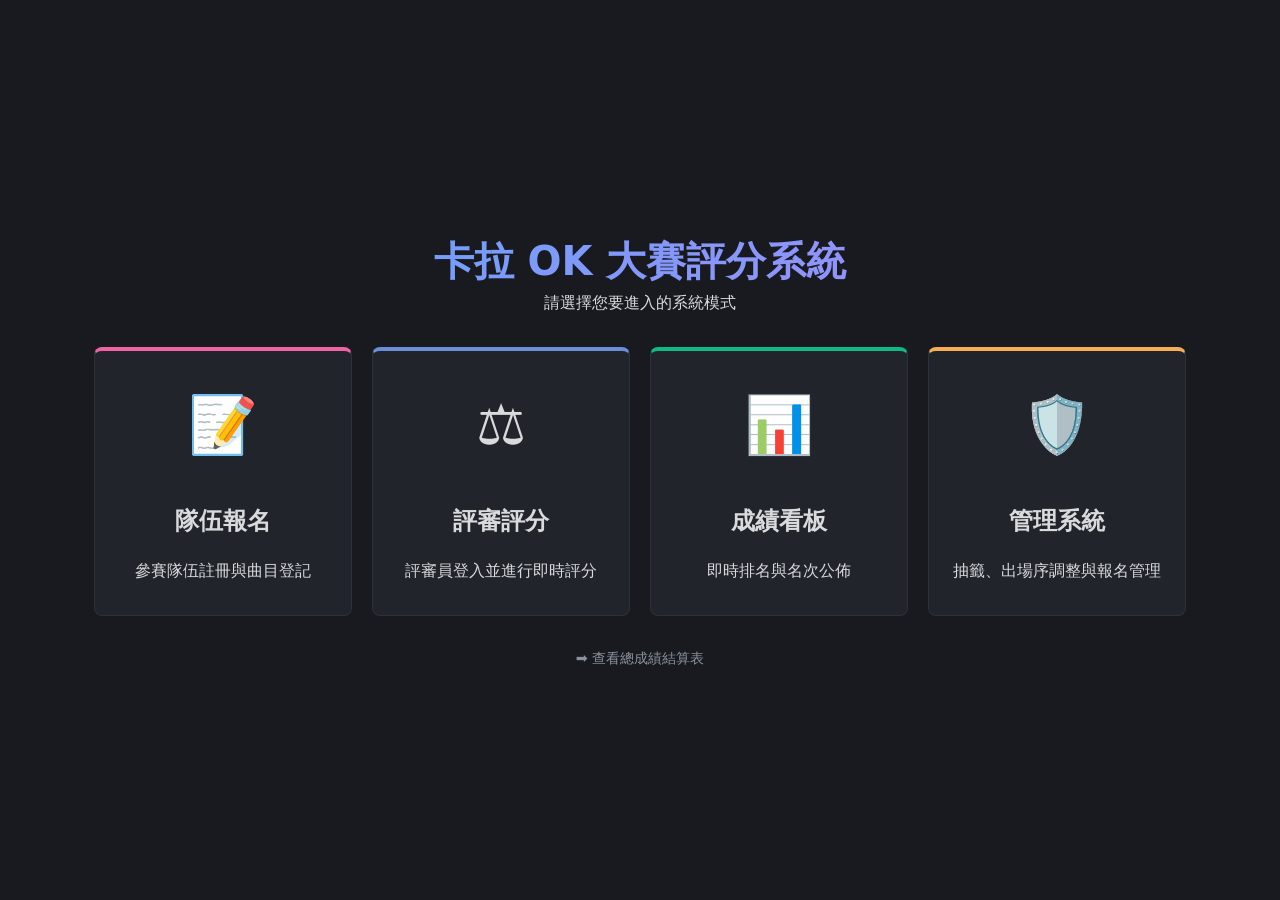
==== index.html @ e6081094 "Add files via upload" ====
<!DOCTYPE html>
<html lang="zh-TW">
<head>
    <meta charset="UTF-8">
    <meta name="viewport" content="width=device-width, initial-scale=1.0">
    <title>卡拉OK大賽評分系統</title>
    <link rel="stylesheet" href="style.css">
</head>
<body>
    <div class="container">
        <header>
            <h1>卡拉 OK 大賽評分系統</h1>
            <p>請選擇您要進入的系統模式</p>
        </header>
        
        <div class="menu-grid" style="grid-template-columns: repeat(4, 1fr); max-width: 1200px; margin: 0 auto; gap: 20px;">
            <a href="register.html" class="menu-card register-card" style="border-top: 4px solid #ed64a6;">
                <div class="icon">📝</div>
                <h2>隊伍報名</h2>
                <p>參賽隊伍註冊與曲目登記</p>
            </a>
            <a href="judge.html" class="menu-card judge-card">
                <div class="icon">⚖️</div>
                <h2>評審評分</h2>
                <p>評審員登入並進行即時評分</p>
            </a>
            <a href="dashboard.html" class="menu-card dashboard-card">
                <div class="icon">📊</div>
                <h2>成績看板</h2>
                <p>即時排名與名次公佈</p>
            </a>
            <a href="admin.html" class="menu-card admin-card" style="border-top: 4px solid #f6ad55;">
                <div class="icon">🛡️</div>
                <h2>管理系統</h2>
                <p>抽籤、出場序調整與報名管理</p>
            </a>
        </div>
        <div style="margin-top: 30px;">
            <a href="report.html" style="color: var(--text-muted); text-decoration: none; font-size: 0.9rem;">➡️ 查看總成績結算表</a>
        </div>
    </div>
</body>
</html>
---- style.css ----
:root {
    --bg-color: #181A1F;
    --surface-color: #21242B;
    --primary-color: #6C8ED9;
    --primary-hover: #5a7bc2;
    --success-color: #10b981;
    --warning-color: #E5C07B;
    --danger-color: #ef4444;
    --text-main: #D8DADC;
    --text-muted: #8B929E;
    --border-color: #2C313A;
    --radius: 8px;
    --secondary-color: #8B929E;
    --shadow: none;
}

.hidden { display: none !important; }

* {
    box-sizing: border-box;
    margin: 0;
    padding: 0;
}

body {
    font-family: 'Microsoft JhengHei', '微軟正黑體', 'Inter', system-ui, -apple-system, sans-serif;
    -webkit-font-smoothing: antialiased;
    -moz-osx-font-smoothing: grayscale;
    background-color: var(--bg-color);
    color: var(--text-main);
    line-height: 1.5;
    height: 100dvh;
    overflow: hidden;
    display: flex;
    flex-direction: column;
}

/* 首頁入口樣式 */
.container {
    max-width: 1200px; /* 增加寬度以容納三欄 */
    margin: 0 auto;
    padding: 20px;
    text-align: center;
    flex: 1;
    display: flex;
    flex-direction: column;
    justify-content: center;
}

.container header {
    margin-bottom: 32px;
}

.container h1 {
    font-size: 2.5rem;
    font-weight: 800;
    background: linear-gradient(135deg, #60a5fa, #a78bfa);
    -webkit-background-clip: text;
    -webkit-text-fill-color: transparent;
}

.menu-grid {
    display: grid;
    grid-template-columns: repeat(3, 1fr); /* 強制三欄並列 */
    justify-content: center;
    gap: 24px;
    width: 100%;
}

.menu-card {
    background: var(--surface-color);
    padding: 40px 20px;
    border-radius: var(--radius);
    text-decoration: none;
    color: inherit;
    display: flex;
    flex-direction: column;
    align-items: center;
    text-align: center;
    gap: 20px;
    transition: all 0.3s cubic-bezier(0.4, 0, 0.2, 1);
    border: 1px solid var(--border-color);
}

@media (max-width: 640px) {
    .container h1 { font-size: 1.8rem; }
    .menu-grid { grid-template-columns: 1fr; }
    .menu-card { padding: 24px 16px; }
}

.menu-card {
    background: var(--surface-color);
    border: 1px solid var(--border-color);
    border-radius: var(--radius);
    padding: 32px 24px;
    text-decoration: none;
    color: var(--text-main);
    transition: transform 0.2s, box-shadow 0.2s;
    display: flex;
    flex-direction: column;
    align-items: center;
}

.menu-card:hover {
    transform: translateY(-8px);
    box-shadow: 0 15px 35px rgba(0, 0, 0, 0.4);
}

.judge-card:hover { border-color: var(--primary-color); }
.dashboard-card:hover { border-color: #fbbf24; }
.report-card:hover { border-color: #a78bfa; }

.judge-card { border-top: 4px solid #6c8ed9; }
.dashboard-card { border-top: 4px solid #10b981; }
.report-card { border-top: 4px solid #a78bfa; }

.menu-card .icon {
    font-size: 3.5rem;
    margin-bottom: 16px;
}

@media (max-width: 900px) {
    .menu-grid { grid-template-columns: 1fr; }
    .container { max-width: 500px; }
}

/* 登入介面 */
.login-box {
    background: var(--surface-color);
    padding: 32px;
    border-radius: var(--radius);
    box-shadow: var(--shadow);
    width: 100%;
    max-width: 400px;
    margin: auto;
}

.login-box h2 {
    margin-bottom: 24px;
    text-align: center;
}

/* 導覽列 */
.nav-bar {
    display: flex;
    gap: 8px;
    margin-bottom: 16px;
    flex-shrink: 0;
}

.nav-btn {
    flex: 1;
    padding: 10px;
    border: 1px solid var(--border-color);
    background: var(--surface-color);
    color: var(--text-main);
    border-radius: 8px;
    cursor: pointer;
    font-size: 0.9rem;
    transition: all 0.2s;
}

.nav-btn.active {
    background: var(--primary-color);
    border-color: var(--primary-color);
}

/* 隊伍清單卡片 */
.team-list {
    display: grid;
    grid-template-columns: repeat(auto-fill, minmax(300px, 1fr));
    gap: 12px;
    overflow-y: auto;
    padding-bottom: 20px;
}

.team-card {
    background: var(--surface-color);
    padding: 16px;
    border-radius: var(--radius);
    border: 1px solid var(--border-color);
    cursor: pointer;
    transition: transform 0.2s;
    display: flex;
    justify-content: space-between;
    align-items: center;
}

.team-card:hover {
    transform: scale(1.02);
    border-color: var(--primary-color);
}

.team-card .info h3 { margin-bottom: 4px; color: var(--primary-color); }
.team-card .info p { font-size: 0.9rem; color: var(--text-muted); }
.team-card .status-badge {
    padding: 4px 8px;
    border-radius: 4px;
    font-size: 0.8rem;
    background: rgba(148, 163, 184, 0.1);
}
.team-card.scored .status-badge {
    background: rgba(16, 185, 129, 0.2);
    color: var(--success-color);
}

/* 響應式表格調整 */
.compact-cell {
    font-size: 0.85rem;
    color: var(--text-muted);
    display: block;
}

@media (max-width: 768px) {
    .scores-table-container table {
        min-width: 800px;
    }
}

/* 評審介面主容器 */
.judge-container {
    width: 100%;
    max-width: 100%; /* 取消寬度限制，改為全螢幕 */
    margin: 0;
    height: 100dvh;
    display: flex;
    flex-direction: column;
    padding: 6px; /* 縮小邊距 */
    box-sizing: border-box;
    overflow: hidden;
}

#teamListView, #scoringView {
    flex: 1;
    display: flex;
    flex-direction: column;
    min-height: 0;
    gap: 12px;
}

/* 個人評分表容器 */
.scores-table-container {
    flex: 1;
    overflow-y: auto; /* 開啟垂直捲動 */
    overflow-x: auto; /* 開啟水平捲動 (手機端) */
    min-height: 0; 
    background: var(--surface-color);
    border-radius: var(--radius);
    border: 1px solid var(--border-color);
}

table {
    width: 100%;
    border-collapse: collapse;
    min-width: 600px;
}

th, td {
    padding: 18px 20px;
    text-align: left;
    border-bottom: 1px solid var(--border-color);
    font-size: 1.1rem;
    font-family: 'Microsoft JhengHei', '微軟正黑體', sans-serif;
}

th { 
    background: rgba(30, 41, 59, 0.5); 
    color: var(--text-muted); 
    font-weight: 700; 
    text-transform: uppercase;
    font-size: 0.9rem;
    letter-spacing: 1px;
}
tr:hover { background: rgba(99, 102, 241, 0.05); }

tr.scored-row {
    background: rgba(16, 185, 129, 0.05);
}

.edit-link {
    color: var(--primary-color);
    text-decoration: underline;
    cursor: pointer;
}

/* 評分畫面返回按鈕 */
.back-btn {
    background: none;
    border: none;
    color: var(--text-muted);
    cursor: pointer;
    font-size: 1.1rem;
    padding: 4px 8px;
}

.back-btn:hover { color: var(--text-main); }

.judge-header {
    display: flex;
    justify-content: space-between;
    align-items: center;
    margin-bottom: 8px;
    padding-bottom: 4px;
    border-bottom: 1px solid var(--border-color);
    flex-shrink: 0;
}

.judge-header h2 {
    font-size: 1.5rem;
    font-weight: 500;
}

.score-form {
    flex: 1;
    display: flex;
    flex-direction: column;
    min-height: 0;
    gap: 10px;
}

input[type="text"], input[type="password"], select, input[type="number"] {
    width: 100%;
    padding: 12px;
    border-radius: 8px;
    border: 1px solid var(--border-color);
    background: var(--bg-color);
    color: var(--text-main);
    font-size: 1rem;
}

input:focus, select:focus {
    outline: none;
    border-color: var(--primary-color);
    box-shadow: 0 0 0 2px rgba(59, 130, 246, 0.2);
}

.form-group {
    margin-bottom: 8px;
    flex-shrink: 0;
}

.form-group label {
    display: block;
    margin-bottom: 4px;
    font-weight: 600;
    color: var(--text-muted);
}

.criteria-grid {
    display: grid;
    grid-template-columns: repeat(auto-fit, minmax(280px, 1fr));
    gap: 12px;
    overflow-y: hidden; /* 強制不顯示捲軸 */
    flex: 1;
    padding: 2px;
    min-height: 0;
}

/* 依照項目數量動態調整的配置 */
.criteria-grid.grid-2x1, .criteria-grid.grid-2x2 {
    grid-template-columns: repeat(2, 1fr);
}
.criteria-grid.grid-3x1, .criteria-grid.grid-3x2 {
    grid-template-columns: repeat(3, 1fr);
}

@media (max-width: 640px) {
    .judge-header { flex-direction: column; align-items: flex-start; gap: 8px; margin-bottom: 8px; }
    .header-controls { width: 100%; font-size: 0.9rem; }
    .criteria-grid { grid-template-columns: 1fr !important; gap: 8px; overflow-y: auto; }
    .judge-container { padding: 8px; }
}

/* 自定義捲軸 */
.criteria-grid::-webkit-scrollbar, 
.ranking-list::-webkit-scrollbar, 
.scores-table-container::-webkit-scrollbar {
    width: 12px;
}

.criteria-grid::-webkit-scrollbar-track,
.ranking-list::-webkit-scrollbar-track,
.scores-table-container::-webkit-scrollbar-track {
    background: rgba(0,0,0,0.2);
}

.criteria-grid::-webkit-scrollbar-thumb, 
.ranking-list::-webkit-scrollbar-thumb, 
.scores-table-container::-webkit-scrollbar-thumb {
    background: #475569;
    border-radius: 10px;
    border: 3px solid transparent;
    background-clip: content-box;
}

.criteria-grid::-webkit-scrollbar-thumb:hover, 
.ranking-list::-webkit-scrollbar-thumb:hover, 
.scores-table-container::-webkit-scrollbar-thumb:hover {
    background: var(--primary-color);
    background-clip: content-box;
}

.criteria-card {
    background: var(--surface-color);
    padding: 10px 14px;
    border-radius: var(--radius);
    border: 1px solid var(--border-color);
    transition: none;
    display: flex;
    flex-direction: column;
    justify-content: space-between;
    box-shadow: none;
}

.criteria-card h4 {
    margin-bottom: 4px;
    display: flex;
    justify-content: space-between;
    align-items: center;
    font-size: 1.125rem;
    color: var(--text-main);
}

.weight-badge {
    background: transparent;
    color: var(--text-muted);
    padding: 0;
    border-radius: 0;
    font-size: 0.875rem;
}

/* 觸控滑桿樣式 */
input[type="range"] {
    -webkit-appearance: none;
    width: 100%;
    height: 6px;
    background: #3B4048;
    border-radius: 4px;
    outline: none;
    margin: 10px 0;
}

input[type="range"]::-webkit-slider-thumb {
    -webkit-appearance: none;
    appearance: none;
    width: 48px;
    height: 48px;
    border-radius: 50%;
    background-color: #FACC15; /* 亮黃色底 */
    background-image: url("data:image/svg+xml,%3Csvg xmlns='http://www.w3.org/2000/svg' viewBox='0 0 24 24' fill='black'%3E%3Cpath d='M12 3v10.55c-.59-.34-1.27-.55-2-.55-2.21 0-4 1.79-4 4s1.79 4 4 4 4-1.79 4-4V7h4V3h-6z'/%3E%3C/svg%3E");
    background-repeat: no-repeat;
    background-position: center;
    background-size: 28px;
    cursor: pointer;
    box-shadow: 0 4px 10px rgba(0,0,0,0.5);
    border: 10px solid transparent;
    background-clip: content-box;
    margin-top: -21px; /* (48/2) - (6/2) = 21 */
}

/* Firefox 支持 */
input[type="range"]::-moz-range-thumb {
    width: 48px;
    height: 48px;
    border-radius: 50%;
    background-color: #FACC15;
    background-image: url("data:image/svg+xml,%3Csvg xmlns='http://www.w3.org/2000/svg' viewBox='0 0 24 24' fill='black'%3E%3Cpath d='M12 3v10.55c-.59-.34-1.27-.55-2-.55-2.21 0-4 1.79-4 4s1.79 4 4 4 4-1.79 4-4V7h4V3h-6z'/%3E%3C/svg%3E");
    background-repeat: no-repeat;
    background-position: center;
    background-size: 28px;
    cursor: pointer;
    border: 10px solid transparent;
    background-clip: content-box;
    box-shadow: 0 4px 10px rgba(0,0,0,0.5);
}

input[type="range"]::-moz-range-progress {
    background-color: #6C8ED9;
    height: 6px;
    border-radius: 4px;
}

input[type="range"]::-moz-range-track {
    background-color: #3B4048;
    height: 6px;
    border-radius: 4px;
}

.score-display {
    text-align: right;
    font-size: 1.75rem;
    font-weight: 700;
    color: var(--primary-color);
    margin-top: -4px;
}

.score-display span {
    color: var(--text-muted);
    font-size: 0.875rem;
    font-weight: normal;
}

.scoring-footer {
    gap: 8px;
    padding-top: 8px;
    border-top: 1px solid var(--border-color);
    background: var(--bg-color);
    flex-shrink: 0;
}
.total-preview {
    display: flex;
    justify-content: space-between;
    align-items: center;
    padding: 8px 16px;
    background: rgba(16, 185, 129, 0.05);
    border-radius: 8px;
    color: var(--success-color);
    border: 1px solid rgba(16, 185, 129, 0.2);
}

.total-preview h3 {
    margin: 0;
    font-size: 1.1rem;
    font-weight: 700;
    color: var(--text-muted);
}

#previewTotal {
    font-size: 2rem;
    font-weight: 900;
    color: var(--warning-color);
    text-shadow: none;
}

.submit-btn {
    width: 100%;
    padding: 12px;
    border: none;
    border-radius: var(--radius);
    background: #6C8ED9;
    color: #181A1F;
    font-size: 1rem;
    font-weight: 800;
    cursor: pointer;
    transition: none;
    flex-shrink: 0;
    box-shadow: none;
    letter-spacing: 0;
}

.submit-btn:hover {
    background: var(--primary-hover);
}

.submit-btn:active {
    transform: translateY(1px);
}

.submit-btn:disabled {
    background: var(--border-color);
    cursor: not-allowed;
    box-shadow: none;
}
.dashboard-container {
    max-width: 100%;
    margin: 0 auto;
    padding: 20px;
    height: 100%;
    display: flex;
    flex-direction: column;
}

.dashboard-header {
    display: flex;
    justify-content: space-between;
    align-items: center;
    margin-bottom: 10px;
    flex-shrink: 0;
}

.refresh-btn {
    padding: 10px 24px;
    background: linear-gradient(135deg, #6366f1 0%, #4f46e5 100%); /* 使用藍紫色漸層以區分功能 */
    color: white;
    border: none;
    border-radius: 8px;
    font-weight: 800;
    cursor: pointer;
    box-shadow: 0 4px 15px rgba(99, 102, 241, 0.3);
    transition: all 0.3s;
}

.refresh-btn:hover {
    transform: translateY(-2px);
    box-shadow: 0 6px 20px rgba(99, 102, 241, 0.4);
}

.refresh-btn:active {
    transform: translateY(0);
}

.ranking-board {
    background: var(--surface-color);
    border-radius: var(--radius);
    overflow: hidden;
    border: 1px solid var(--border-color);
    flex: 1;
    display: flex;
    flex-direction: column;
}

.ranking-header, .ranking-item {
    display: grid;
    grid-template-columns: 80px 1fr 120px;
    padding: 12px 24px;
    align-items: center;
}

@media (max-width: 480px) {
    .ranking-header, .ranking-item {
        grid-template-columns: 50px 1fr 80px;
        padding: 12px 12px;
        font-size: 0.9rem;
    }
    .ranking-item .rank { font-size: 1.1rem; }
    .ranking-item .team { font-size: 1rem; }
    .ranking-item .score { font-size: 1.1rem; }
}

.ranking-list {
    overflow-y: auto;
    flex: 1;
    list-style: none;
}

.ranking-header {
    background: rgba(0,0,0,0.2);
    font-weight: 600;
    color: var(--text-muted);
    border-bottom: 1px solid var(--border-color);
}

.ranking-item {
    border-bottom: 1px solid var(--border-color);
    transition: background 0.2s;
}

.ranking-item:hover {
    background: rgba(255,255,255,0.02);
}

.ranking-item .rank {
    font-size: 1.5rem;
    font-weight: 800;
}

.rank-1 .rank { color: #fbbf24; }
.rank-2 .rank { color: #94a3b8; }
.rank-3 .rank { color: #b45309; }

.ranking-item .team {
    font-size: 1.2rem;
    font-weight: 600;
}

.ranking-item .score {
    font-size: 1.5rem;
    font-weight: 800;
    color: var(--primary-color);
    text-align: right;
}

/* Toast 提示 */
.toast {
    position: fixed;
    bottom: 32px;
    left: 50%;
    transform: translateX(-50%) translateY(100px);
    background: var(--success-color);
    color: white;
    padding: 16px 32px;
    border-radius: 30px;
    font-weight: 600;
    opacity: 0;
    transition: all 0.3s cubic-bezier(0.68, -0.55, 0.265, 1.55);
    z-index: 1000;
}

.toast.show {
    transform: translateX(-50%) translateY(0);
    opacity: 1;
}

/* 尊爵分欄排行榜 */
.dashboard-container {
    max-width: 100%;
    width: 100%;
    height: 100dvh;
    padding: 20px 40px;
    display: flex;
    flex-direction: column;
    overflow: hidden;
}

.split-dashboard {
    display: grid;
    grid-template-columns: 1.2fr 0.9fr 0.9fr;
    gap: 30px;
    flex: 1;
    min-height: 0;
    width: 100%;
}

.split-dashboard > div {
    min-width: 0; /* 防止子元素撐開寬度 */
}

/* 左側前三名 */
.podium-section {
    display: flex;
    flex-direction: column;
    gap: 16px;
    justify-content: flex-start;
}

.podium-card {
    background: rgba(15, 23, 42, 0.7);
    backdrop-filter: blur(12px);
    border: 1px solid rgba(255,255,255,0.1);
    border-radius: 16px;
    padding: 12px 16px; /* 縮小內距 */
    display: flex;
    align-items: center;
    gap: 12px;
    position: relative;
    overflow: hidden;
    box-shadow: 0 4px 15px rgba(0,0,0,0.3);
}

.podium-card::before {
    content: '';
    position: absolute;
    top: 0; left: 0; right: 0; bottom: 0;
    background: linear-gradient(45deg, transparent, rgba(255,255,255,0.05));
    pointer-events: none;
}

.rank-1-bg { border: 2px solid #fbbf24; background: rgba(251, 191, 36, 0.1); }
.rank-2-bg { border: 1px solid #e2e8f0; background: rgba(226, 232, 240, 0.05); }
.rank-3-bg { border: 1px solid #f97316; background: rgba(249, 115, 22, 0.05); }

.podium-rank { font-size: 2.2rem; font-weight: 900; width: 60px; text-align: center; }
.podium-info { flex: 1; min-width: 0; }
.podium-info .name { font-size: 1.4rem; font-weight: 800; color: #fff; white-space: nowrap; overflow: hidden; text-overflow: ellipsis; }
.podium-info .sub { font-size: 0.85rem; color: #94a3b8; }
.podium-score { font-size: 2.2rem; font-weight: 900; }

.rank-1 .podium-score { color: #fbbf24; text-shadow: 0 0 20px rgba(251,191,36,0.4); }

/* 右側其他排名 */
.others-section {
    background: rgba(15, 23, 42, 0.6);
    border-radius: 20px;
    padding: 20px;
    display: flex;
    flex-direction: column;
    border: 1px solid rgba(255,255,255,0.05);
}

.others-header {
    display: grid;
    grid-template-columns: 50px 1fr 70px;
    padding: 8px 12px;
    color: #64748b;
    font-weight: 800;
    border-bottom: 1px solid rgba(255,255,255,0.1);
    font-size: 0.9rem;
}

.others-list {
    flex: 1;
    overflow-y: auto;
}

.others-row {
    display: grid;
    grid-template-columns: 50px 1fr 70px;
    padding: 10px 12px;
    align-items: center;
    border-bottom: 1px solid rgba(255,255,255,0.05);
    font-size: 0.95rem;
}

.others-row .rank-num { font-weight: 800; color: #94a3b8; }
.others-row .team-name { font-weight: 600; color: #cbd5e1; }
.others-row .score { text-align: right; font-weight: 800; color: var(--primary-color); }

.hide-score { display: none !important; }

/* 右側報表區域 */
.report-section {
    background: rgba(15, 23, 42, 0.6);
    backdrop-filter: blur(12px);
    border-radius: 20px;
    padding: 20px;
    display: flex;
    flex-direction: column;
    border: 1px solid rgba(255,255,255,0.1);
    overflow: hidden;
}

.report-controls {
    display: flex;
    gap: 10px;
    margin-bottom: 15px;
    flex-shrink: 0;
}

.report-controls select {
    flex: 1;
    background: rgba(30, 41, 59, 0.8);
    border: 1px solid var(--border-color);
    color: white;
    padding: 8px 12px;
    border-radius: 8px;
    font-size: 0.9rem;
}

.report-output {
    flex: 1;
    overflow-y: auto;
    background: rgba(0, 0, 0, 0.2);
    border-radius: 12px;
    padding: 15px;
}

.report-table {
    width: 100%;
    border-collapse: collapse;
    font-size: 0.9rem;
}

.report-table th, .report-table td {
    padding: 10px;
    border-bottom: 1px solid rgba(255,255,255,0.05);
    text-align: center;
}

.report-table th {
    background: rgba(59, 130, 246, 0.1);
    color: var(--primary-color);
    font-weight: 700;
}

.report-table .team-cell {
    text-align: left;
    font-weight: 600;
}

.report-table .score-cell {
    font-family: 'Monaco', monospace;
    font-weight: 800;
}

.report-table tr:last-child td {
    border-bottom: none;
}

@media (max-width: 1280px) {
    .split-dashboard { grid-template-columns: 1fr 1fr; }
    .report-section { grid-column: span 2; }
}

@media (max-width: 768px) {
    .split-dashboard { grid-template-columns: 1fr; }
    .report-section { grid-column: span 1; }
}

/* 列印樣式 */
@media print {
    @page { size: landscape; margin: 1cm; }
    body { background: white !important; color: black !important; height: auto !important; overflow: visible !important; }
    .judge-header, .header-controls, .nav-btn, #backToTeams, .toast, .submit-btn, input[type="range"], .total-preview, .nav-bar, #navBar, .logout-btn, .dashboard-header {
        display: none !important;
    }
    .judge-container { max-width: 100% !important; padding: 0 !important; height: auto !important; overflow: visible !important; }
    .scores-table-container { overflow: visible !important; background: white !important; border: none !important; }
    table { width: 100% !important; border-collapse: collapse !important; border: 1px solid #000 !important; }
    th, td { border: 1px solid #000 !important; color: black !important; padding: 8px !important; }
    th { background: #eee !important; }
    .compact-cell { color: #333 !important; }
    tr { page-break-inside: avoid; }
}

/* 儀表板三欄位佈局 */
.section-title {
    font-size: 1.6rem;
    font-weight: 900;
    color: var(--primary-color);
    margin-bottom: 25px;
    text-align: center;
    border-bottom: 2px solid var(--border-color);
    padding-bottom: 12px;
    text-shadow: 0 2px 10px rgba(0,0,0,0.3);
}

.winners-section {
    background: linear-gradient(180deg, #991b1b 0%, #450a0a 100%); /* 喜慶感深紅 */
    border-right: 2px solid rgba(0,0,0,0.3);
    padding: 15px;
    display: flex;
    flex-direction: column;
    border-radius: 16px 0 0 16px;
}

.winners-list {
    display: flex;
    flex-direction: column;
    gap: 12px;
    padding: 10px 10px 25px 10px; /* 增加底部間距 20-25px */
    background: rgba(255, 255, 255, 0.03);
    border-radius: 24px;
    box-shadow: inset 0 0 40px rgba(0,0,0,0.5);
    flex: 1;
    overflow-y: hidden; /* 移除捲軸 */
}

.podium-card {
    min-height: 85px; /* 縮小高度 */
    padding: 8px 14px;
    display: flex;
    align-items: center;
    gap: 12px;
    background: #FFFFFF; /* 白色底 */
    color: #1a1a1a;      /* 黑色字體 */
    border-radius: 12px;
    border: none;
    transition: all 0.4s cubic-bezier(0.175, 0.885, 0.32, 1.275);
    box-shadow: 0 4px 15px rgba(0,0,0,0.3);
}

.podium-info {
    flex: 1;
    min-width: 0;
    text-align: left;
}

.podium-header {
    display: flex;
    justify-content: space-between;
    align-items: center;
    margin-bottom: 2px;
}

.podium-order {
    font-size: 0.85rem;
    color: #4b5563; /* 深灰 */
    font-weight: 800;
}

.podium-id {
    font-size: 0.6rem;
    color: #9ca3af;
}

.podium-team {
    font-size: 1.1rem;
    font-weight: 900;
    color: #000;
    margin: 0;
    white-space: nowrap;
    overflow: hidden;
    text-overflow: ellipsis;
}

.podium-song {
    font-size: 1rem;
    color: #b91c1c; /* 紅色點綴 */
    font-weight: 800;
    margin: 1px 0;
    white-space: nowrap;
    overflow: hidden;
    text-overflow: ellipsis;
}

.podium-members {
    font-size: 0.75rem;
    color: #4b5563;
    margin: 0;
    white-space: nowrap;
    overflow: hidden;
    text-overflow: ellipsis;
}

.podium-rank {
    font-size: 2.5rem;
    flex-shrink: 0;
}

.schedule-columns {
    display: grid;
    grid-template-columns: 1fr 1fr;
    gap: 20px;
    height: 100%;
}

.schedule-col {
    background: var(--surface-color);
    border-radius: 16px;
    padding: 15px;
    border: 1px solid var(--border-color);
    display: flex;
    flex-direction: column;
    gap: 8px;
    overflow-y: auto;
}

.schedule-row {
    display: flex;
    align-items: center;
    padding: 6px 12px;
    background: linear-gradient(135deg, rgba(30, 41, 59, 0.7) 0%, rgba(15, 23, 42, 0.7) 100%);
    border-radius: 10px;
    border: 1px solid rgba(255,255,255,0.08);
    gap: 10px;
    transition: all 0.3s cubic-bezier(0.4, 0, 0.2, 1);
    box-shadow: 0 4px 12px rgba(0,0,0,0.2);
}

.schedule-row:hover {
    background: linear-gradient(135deg, rgba(30, 41, 59, 0.9) 0%, rgba(15, 23, 42, 0.9) 100%);
    transform: translateX(6px) scale(1.01);
    border-color: rgba(255,255,255,0.15);
    box-shadow: 0 8px 20px rgba(0,0,0,0.4);
}

.s-badge {
    background: linear-gradient(135deg, var(--primary-color) 0%, #60a5fa 100%);
    color: white;
    width: 28px;
    height: 28px;
    border-radius: 6px;
    display: flex;
    align-items: center;
    justify-content: center;
    font-weight: 900;
    font-size: 0.9rem;
    flex-shrink: 0;
    box-shadow: 0 4px 10px rgba(59, 130, 246, 0.4);
}

.s-content {
    flex: 1;
    min-width: 0;
}

.s-main {
    display: flex;
    align-items: center;
    gap: 8px;
    margin-bottom: 2px;
}

.s-team {
    font-size: 1.05rem;
    font-weight: 800;
    color: #fff;
    white-space: nowrap;
    overflow: hidden;
    text-overflow: ellipsis;
}

.s-sep {
    color: rgba(255,255,255,0.2);
    font-weight: 300;
}

.s-members {
    font-size: 0.85rem;
    color: var(--text-muted);
    font-weight: 500;
    white-space: nowrap;
    overflow: hidden;
    text-overflow: ellipsis;
}

.s-song {
    display: flex;
    align-items: center;
    gap: 6px;
    color: var(--secondary-color);
}

.s-icon {
    font-size: 0.9rem;
    opacity: 0.8;
}

.s-song-name {
    font-size: 0.85rem;
    font-weight: 600;
    white-space: nowrap;
    overflow: hidden;
    text-overflow: ellipsis;
    max-width: 100%;
}

:root {
    --primary-font: 'Inter', 'Microsoft JhengHei', '微軟正黑體', sans-serif;
    /* ... 保持現有變數 ... */
}

.split-dashboard {
    display: grid;
    grid-template-columns: 1fr 1fr 1fr;
    gap: 15px;
    flex: 1;
    min-height: 0;
    width: 100%;
}

.schedule-container {
    display: flex;
    flex-direction: column;
    height: 100%;
    min-height: 0;
}

.schedule-col {
    background: var(--surface-color);
    border-radius: 20px;
    padding: 10px;
    border: 1px solid var(--border-color);
    display: flex;
    flex-direction: column;
    gap: 4px; /* 極致間距 */
    overflow-y: hidden;
    flex: 1;
}

.s-team {
    color: #fff;
    font-weight: 900;
    font-size: 1.25rem;
    font-family: var(--primary-font);
}

.s-members {
    color: var(--text-muted);
    font-size: 1rem;
    font-weight: 700;
    font-family: var(--primary-font);
}

/* 強化排名卡片 */
.rank-other {
    background: #FFFFFF !important; /* 強制改為白色 */
    border: 1px solid rgba(0,0,0,0.1);
}

.rank-1 { border: 2px solid #ffd700 !important; box-shadow: 0 0 20px rgba(255, 215, 0, 0.2); }
.rank-2 { border: 2px solid #c0c0c0 !important; }
.rank-3 { border: 2px solid #cd7f32 !important; }

/* 標頭控制項 */
.header-controls {
    display: flex;
    gap: 15px;
    align-items: center;
}

/* 公布名次按鈕 */
.reveal-btn {
    padding: 10px 24px;
    background: linear-gradient(135deg, #10b981 0%, #059669 100%);
    color: white;
    border: none;
    border-radius: 8px;
    font-weight: 800;
    cursor: pointer;
    box-shadow: 0 4px 15px rgba(16, 185, 129, 0.3);
    transition: all 0.3s;
}

.reveal-btn:hover {
    transform: translateY(-2px);
    box-shadow: 0 6px 20px rgba(16, 185, 129, 0.4);
}

.reveal-btn:active {
    transform: translateY(0);
}

/* 模糊效果 */
.podium-card {
    position: relative;
}

.podium-card.is-hidden .podium-info {
    filter: blur(15px);
    opacity: 0.5;
}

.podium-mask {
    position: absolute;
    top: 0; left: 0; right: 0; bottom: 0;
    background-image: url('podium_mask.png');
    background-size: cover;
    background-position: center;
    background-repeat: no-repeat;
    background-color: #000000; /* 匹配吉他手舞台的深邃黑色背景 */
    backdrop-filter: blur(25px) saturate(1.5);
    z-index: 5;
    border-radius: 12px;
    box-shadow: inset 0 0 20px rgba(255,255,255,0.2);
}

/* 報名頁面樣式強化 */
.register-container {
    max-width: 1200px; /* 增加最大寬度 */
    width: 95%;        /* 讓它儘量填滿 */
    margin: 20px auto;
    padding: 20px;
    flex: 1;
    display: flex;
    flex-direction: column;
    gap: 20px;
    overflow-y: auto;
}

#registerBox, #previewScreen, #successScreen, #closedScreen {
    width: 100%;
    margin: 0 auto;
    max-width: 1000px; /* 控制內容不要過寬影響閱讀 */
}

/* 寬屏下的表單排版優化 */
@media (min-width: 850px) {
    #registerForm {
        display: grid;
        grid-template-columns: 1fr 1fr;
        gap: 24px;
        text-align: left;
    }
    .form-group:nth-child(3), .form-group:nth-child(4), .form-group:nth-child(5), .form-group:nth-child(6) {
        grid-column: span 2;
    }
    #registerForm > div:last-child {
        grid-column: span 2;
    }
    .register-box h2, .register-box p {
        text-align: left;
    }
    .register-box header {
        border-bottom: 1px solid var(--border-color);
        margin-bottom: 24px;
        padding-bottom: 16px;
    }
}

.status-banner {
    width: 100%;
    max-width: 1000px;
    margin: 0 auto 10px;
    padding: 12px 20px;
    border-radius: 12px;
    text-align: center;
    font-weight: bold;
}

.status-open { background: rgba(16, 185, 129, 0.1); color: var(--success-color); border: 1px solid var(--success-color); }
.status-closed { background: rgba(239, 68, 68, 0.1); color: var(--danger-color); border: 1px solid var(--danger-color); }

/* 通用全螢幕與置中調整 */
body {
    height: 100dvh;
    overflow: hidden;
    display: flex;
    flex-direction: column;
}

@media (max-width: 600px) {
    body { overflow-y: auto; height: auto; }
    .register-container { padding: 10px; width: 100%; }
    .register-box { padding: 24px; }
}
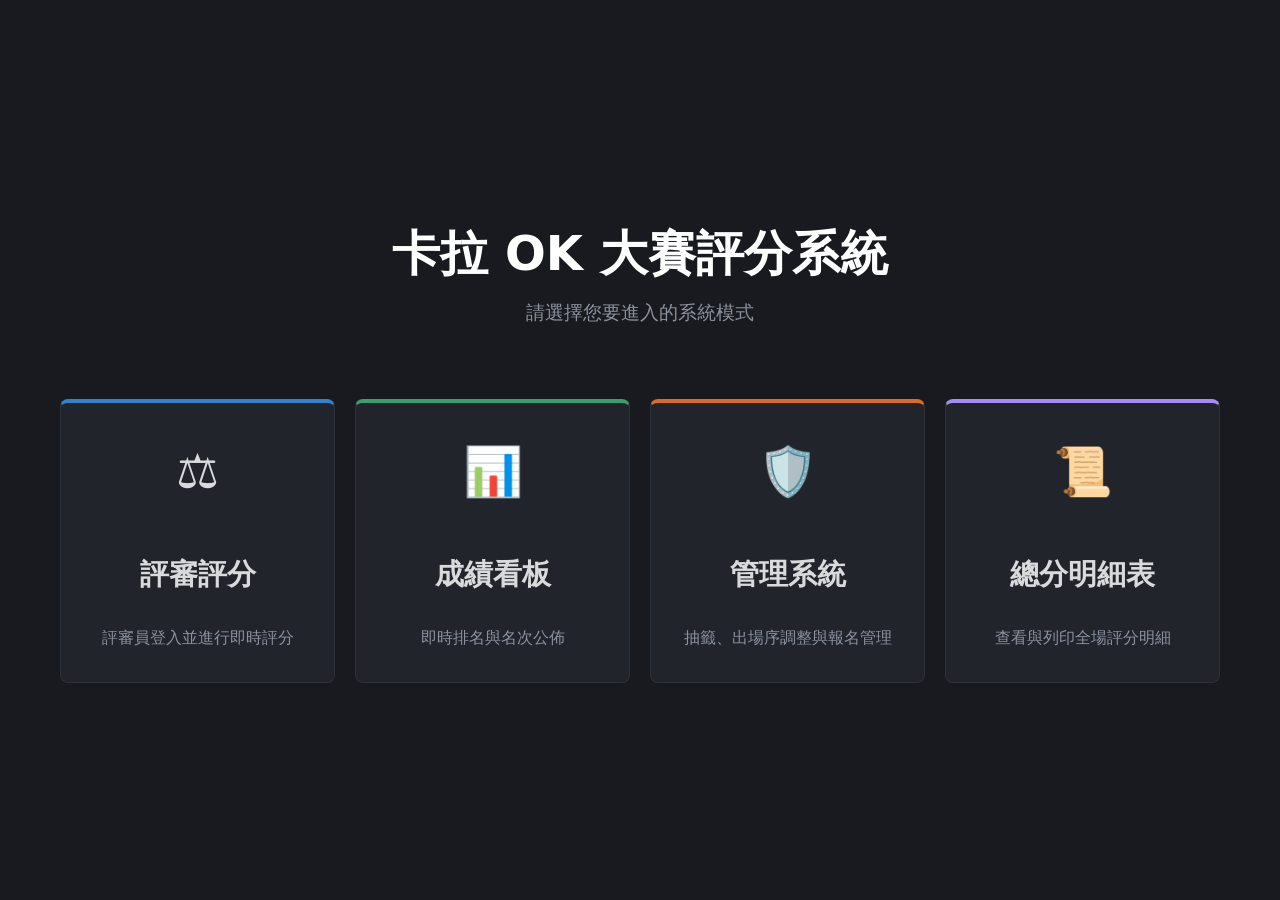
==== commit 880021ac: "Add files via upload" ====
--- a/index.html
+++ b/index.html
@@ -5,39 +5,192 @@
     <meta name="viewport" content="width=device-width, initial-scale=1.0">
     <title>卡拉OK大賽評分系統</title>
     <link rel="stylesheet" href="style.css">
+    <link href="https://fonts.googleapis.com/css2?family=Inter:wght@400;600;800&display=swap" rel="stylesheet">
+    <script src="config.js"></script>
 </head>
 <body>
-    <div class="container">
+    <!-- 主視圖：首頁入口 -->
+    <div id="homeView" class="container view">
         <header>
             <h1>卡拉 OK 大賽評分系統</h1>
-            <p>請選擇您要進入的系統模式</p>
+            <p style="font-size: 1.2rem; color: var(--text-muted);">請選擇您要進入的系統模式</p>
         </header>
         
-        <div class="menu-grid" style="grid-template-columns: repeat(4, 1fr); max-width: 1200px; margin: 0 auto; gap: 20px;">
-            <a href="register.html" class="menu-card register-card" style="border-top: 4px solid #ed64a6;">
-                <div class="icon">📝</div>
-                <h2>隊伍報名</h2>
-                <p>參賽隊伍註冊與曲目登記</p>
-            </a>
-            <a href="judge.html" class="menu-card judge-card">
-                <div class="icon">⚖️</div>
-                <h2>評審評分</h2>
-                <p>評審員登入並進行即時評分</p>
-            </a>
-            <a href="dashboard.html" class="menu-card dashboard-card">
-                <div class="icon">📊</div>
-                <h2>成績看板</h2>
-                <p>即時排名與名次公佈</p>
-            </a>
-            <a href="admin.html" class="menu-card admin-card" style="border-top: 4px solid #f6ad55;">
-                <div class="icon">🛡️</div>
-                <h2>管理系統</h2>
-                <p>抽籤、出場序調整與報名管理</p>
-            </a>
-        </div>
-        <div style="margin-top: 30px;">
-            <a href="report.html" style="color: var(--text-muted); text-decoration: none; font-size: 0.9rem;">➡️ 查看總成績結算表</a>
+        <div class="menu-grid">
+            <div onclick="showView('judgeView')" class="menu-card" style="border-top: 4px solid #3182CE; cursor: pointer;">
+                <div class="icon" style="font-size: 3rem;">⚖️</div>
+                <h2 style="font-size: 1.8rem; margin: 10px 0;">評審評分</h2>
+                <p style="color: var(--text-muted);">評審員登入並進行即時評分</p>
+            </div>
+            <div onclick="showView('dashboardView')" class="menu-card" style="border-top: 4px solid #38A169; cursor: pointer;">
+                <div class="icon" style="font-size: 3rem;">📊</div>
+                <h2 style="font-size: 1.8rem; margin: 10px 0;">成績看板</h2>
+                <p style="color: var(--text-muted);">即時排名與名次公佈</p>
+            </div>
+            <div onclick="showView('adminView')" class="menu-card" style="border-top: 4px solid #DD6B20; cursor: pointer;">
+                <div class="icon" style="font-size: 3rem;">🛡️</div>
+                <h2 style="font-size: 1.8rem; margin: 10px 0;">管理系統</h2>
+                <p style="color: var(--text-muted);">抽籤、出場序調整與報名管理</p>
+            </div>
+            <div onclick="showView('reportView')" class="menu-card" style="border-top: 4px solid #A78BFA; cursor: pointer;">
+                <div class="icon" style="font-size: 3rem;">📜</div>
+                <h2 style="font-size: 1.8rem; margin: 10px 0;">總分明細表</h2>
+                <p style="color: var(--text-muted);">查看與列印全場評分明細</p>
+            </div>
         </div>
     </div>
+
+
+    <!-- 視圖：評審介面 -->
+    <div id="judgeView" class="view hidden">
+        <div id="loginSection" class="container">
+            <div class="login-box">
+                <div onclick="showView('homeView')" style="cursor:pointer; margin-bottom:10px;">🏠 返回</div>
+                <h2>🔑 評審登入</h2>
+                <form id="loginForm">
+                    <div class="form-group"><label>評審姓名</label><select id="username" required><option value="">載入名單中...</option></select></div>
+                    <div class="form-group"><label>登入密碼</label><input type="password" id="password" required></div>
+                    <button type="submit" class="submit-btn">登入系統</button>
+                </form>
+            </div>
+        </div>
+        <div id="judgeApp" class="judge-container hidden">
+            <header class="judge-header">
+                <div style="display:flex; align-items:center; gap:10px; flex: 1;">
+                    <button id="backToTeams" class="back-btn hidden">←</button>
+                    <h2 id="viewTitle">今日比賽隊伍</h2>
+                    <select id="scoringQuickJump" class="hidden"></select>
+                </div>
+                <div class="header-controls" id="judgeHeaderInfo">
+                    <span id="currentJudgeDisplay"></span>
+                    <button id="logoutBtn" class="nav-btn">登出</button>
+                </div>
+            </header>
+            <div id="teamListView" class="scores-table-container"><table><thead><tr id="teamListHeader"><th>出場序 / 隊伍</th><th>總分</th><th>操作</th></tr></thead><tbody id="teamListBody"></tbody></table></div>
+            <div id="scoringView" class="hidden"><form id="scoreForm" class="score-form"><div class="criteria-grid" id="criteriaGrid"></div><div class="scoring-footer"><div class="total-preview"><h3>加權總分</h3><span id="previewTotal">0</span></div><button type="submit" class="submit-btn" id="submitBtn">送出評分</button></div></form></div>
+        </div>
+    </div>
+
+    <!-- 視圖：成績看板 -->
+    <div id="dashboardView" class="view hidden">
+        <div class="dashboard-container">
+            <header class="dashboard-header">
+                <div style="display: flex; align-items: center; gap: 20px;">
+                    <div onclick="showView('homeView')" style="cursor: pointer; font-size: 1.8rem;" title="返回首頁">🏠</div>
+                    <h1>🏆 卡拉 OK 大賽即時排行榜</h1>
+                </div>
+                <div class="header-controls">
+                    <button id="toggleRevealBtn" class="reveal-btn">👁️ 顯示排行</button>
+                    <button id="revealBtn" class="reveal-btn">📢 公布名次</button>
+                    <button id="refreshBtn" class="refresh-btn">🔄 重新整理</button>
+                </div>
+            </header>
+            <main class="split-dashboard"><div class="winners-section"><div id="winnersList" class="winners-list"></div></div><div class="schedule-container"><div id="scheduleList1" class="schedule-col"></div></div><div class="schedule-container"><div id="scheduleList2" class="schedule-col"></div></div></main>
+        </div>
+    </div>
+
+    <div id="adminView" class="view hidden" style="background-color: #1a1c23; padding: 20px; overflow: auto; height: 100vh;">
+        <div class="admin-container">
+            <h1 class="print-only-title">🎤 卡拉 OK 大賽參賽名單</h1>
+            <div class="header no-print">
+                <div style="display: flex; align-items: center; gap: 15px;">
+                    <div onclick="showView('homeView')" style="cursor: pointer; font-size: 1.5rem;" title="返回首頁">🏠</div>
+                    <h1 style="color: #63b3ed; font-size: 1.8rem; font-weight: bold;">🛡️ 報名隊伍管理</h1>
+                </div>
+                <div class="controls no-print">
+                    <button id="lotteryBtn" class="btn btn-warning">🎲 隨機抽籤</button>
+                    <button id="sortByOrderBtn" class="btn btn-info">📋 依出場序</button>
+                    <button id="sortRegIdBtn" class="btn btn-primary">🔢 依報名序</button>
+                    <button id="printBtn" class="btn btn-info">🖨️ 列印表單</button>
+                    <button id="saveBtn" class="btn btn-success">💾 儲存變更</button>
+                    <button id="refreshBtn" class="btn btn-primary">🔄 刷新</button>
+                </div>
+            </div>
+            <div id="tableContainer">
+                <table>
+                    <thead>
+                        <tr>
+                            <th style="width: 160px;">出場序 / 調整</th>
+                            <th style="width: 100px; white-space: nowrap;">報名序號</th>
+                            <th>隊伍名稱 / 曲目</th>
+                            <th>參賽成員 (班級/座號/姓名)</th>
+                        </tr>
+                    </thead>
+                    <tbody id="adminBody"></tbody>
+                </table>
+            </div>
+        </div>
+    </div>
+
+    <!-- 視圖：報表列印 -->
+    <div id="reportView" class="view hidden" style="background: #1a1c1e; padding: 40px 20px; overflow: auto; height: 100vh;">
+        <div class="report-container">
+            <div class="btn-group no-print">
+                <div onclick="showView('homeView')" class="action-btn back-btn" style="cursor:pointer;">🏠 返回首頁</div>
+                <button id="toggleJudgesBtn" class="action-btn toggle-btn">👁️ 隱藏評審明細</button>
+                <button onclick="window.print()" class="action-btn print-btn">🖨️ 列印此表 (A4)</button>
+            </div>
+            
+            <div class="report-header">
+                <h1>卡拉 OK 大賽 - 總成績評分明細表</h1>
+                <p id="printDate" style="color: var(--text-muted); margin-top: 10px;"></p>
+            </div>
+
+            <div id="loadingReport" style="text-align: center; padding: 40px; font-size: 1.2rem;">正在彙整成績資料...</div>
+            
+            <div id="tableWrapper" class="hidden">
+                <table id="reportTable">
+                    <thead>
+                        <tr id="headerRow"></tr>
+                    </thead>
+                    <tbody id="reportContent"></tbody>
+                </table>
+            </div>
+        </div>
+    </div>
+
+    <div id="toast" class="toast"></div>
+    <div id="loadingOverlay" class="loading-overlay"><div class="loading-spinner"></div></div>
+
+    <script src="judge.js"></script>
+    <script src="dashboard.js"></script>
+    <script src="admin.js"></script>
+    <script src="report.js"></script>
+    <script>
+        function showView(viewId) {
+            document.querySelectorAll('.view').forEach(v => v.classList.add('hidden'));
+            const target = document.getElementById(viewId);
+            if (target) {
+                target.classList.remove('hidden');
+                
+                // Theme management
+                document.body.classList.remove('register-page');
+                
+                // Lazy initialization
+                if (viewId === 'judgeView' && typeof initJudge === 'function') initJudge();
+                if (viewId === 'dashboardView' && typeof initDashboard === 'function') initDashboard();
+                if (viewId === 'adminView' && typeof initAdmin === 'function') initAdmin();
+                if (viewId === 'reportView' && typeof initReport === 'function') initReport();
+            }
+            window.scrollTo(0, 0);
+        }
+
+        // Global toast helper for all modules
+        function showToast(message, isError = false) {
+            const toast = document.getElementById('toast');
+            toast.textContent = message;
+            toast.className = `toast show ${isError ? 'error' : ''}`;
+            if (isError) toast.classList.add('toast-error');
+            else toast.classList.add('toast-success');
+            setTimeout(() => toast.className = 'toast', 3000);
+        }
+
+        // Handle URL params for direct access if needed
+        window.onload = () => {
+            const params = new URLSearchParams(window.location.search);
+            const view = params.get('view');
+            if (view) showView(view + 'View');
+        };
+    </script>
 </body>
 </html>
--- a/style.css
+++ b/style.css
@@ -15,6 +15,7 @@
 }
 
 .hidden { display: none !important; }
+.view { width: 100%; height: 100%; }
 
 * {
     box-sizing: border-box;
@@ -52,19 +53,19 @@
 }
 
 .container h1 {
-    font-size: 2.5rem;
+    font-size: 3rem;
     font-weight: 800;
-    background: linear-gradient(135deg, #60a5fa, #a78bfa);
-    -webkit-background-clip: text;
-    -webkit-text-fill-color: transparent;
+    color: #FFFFFF;
+    margin-bottom: 10px;
 }
 
 .menu-grid {
     display: grid;
-    grid-template-columns: repeat(3, 1fr); /* 強制三欄並列 */
+    grid-template-columns: repeat(4, 1fr);
     justify-content: center;
-    gap: 24px;
+    gap: 20px;
     width: 100%;
+    margin-top: 40px;
 }
 
 .menu-card {
@@ -318,7 +319,7 @@
     gap: 10px;
 }
 
-input[type="text"], input[type="password"], select, input[type="number"] {
+input[type="text"], input[type="password"], select, input[type="number"], input[type="url"] {
     width: 100%;
     padding: 12px;
     border-radius: 8px;
@@ -696,10 +697,11 @@
     max-width: 100%;
     width: 100%;
     height: 100dvh;
-    padding: 20px 40px;
+    padding: 10px 20px; /* 縮減邊距以爭取垂直空間 */
     display: flex;
     flex-direction: column;
     overflow: hidden;
+    box-sizing: border-box;
 }
 
 .split-dashboard {
@@ -905,38 +907,38 @@
 }
 
 .winners-section {
-    background: linear-gradient(180deg, #991b1b 0%, #450a0a 100%); /* 喜慶感深紅 */
-    border-right: 2px solid rgba(0,0,0,0.3);
+    background: #800000; /* 簡單的深紅色背景 */
+    border-right: 1px solid rgba(255,255,255,0.1);
     padding: 15px;
     display: flex;
     flex-direction: column;
-    border-radius: 16px 0 0 16px;
+    border-radius: 12px 0 0 12px;
 }
 
 .winners-list {
-    display: flex;
-    flex-direction: column;
+    display: grid;
+    grid-template-rows: repeat(5, 1fr); /* 固定的 5 列比例 */
+    gap: 8px;
+    padding: 10px;
+    background: rgba(0, 0, 0, 0.2);
+    border-radius: 12px;
+    flex: 1;
+    overflow: hidden;
+}
+
+.podium-card {
+    height: 100%; /* 填滿 Grid 格子 */
+    min-height: 0; 
+    padding: 6px 12px;
+    display: flex;
+    align-items: center;
     gap: 12px;
-    padding: 10px 10px 25px 10px; /* 增加底部間距 20-25px */
-    background: rgba(255, 255, 255, 0.03);
-    border-radius: 24px;
-    box-shadow: inset 0 0 40px rgba(0,0,0,0.5);
-    flex: 1;
-    overflow-y: hidden; /* 移除捲軸 */
-}
-
-.podium-card {
-    min-height: 85px; /* 縮小高度 */
-    padding: 8px 14px;
-    display: flex;
-    align-items: center;
-    gap: 12px;
-    background: #FFFFFF; /* 白色底 */
-    color: #1a1a1a;      /* 黑色字體 */
-    border-radius: 12px;
-    border: none;
-    transition: all 0.4s cubic-bezier(0.175, 0.885, 0.32, 1.275);
-    box-shadow: 0 4px 15px rgba(0,0,0,0.3);
+    background: #FFFFFF;
+    color: #000000;
+    border-radius: 8px;
+    border: 1px solid #ccc;
+    transition: none;
+    overflow: hidden;
 }
 
 .podium-info {
@@ -1016,15 +1018,17 @@
 }
 
 .schedule-row {
-    display: flex;
-    align-items: center;
-    padding: 6px 12px;
-    background: linear-gradient(135deg, rgba(30, 41, 59, 0.7) 0%, rgba(15, 23, 42, 0.7) 100%);
-    border-radius: 10px;
-    border: 1px solid rgba(255,255,255,0.08);
-    gap: 10px;
-    transition: all 0.3s cubic-bezier(0.4, 0, 0.2, 1);
-    box-shadow: 0 4px 12px rgba(0,0,0,0.2);
+    height: 100%; /* 填滿 Grid 格子 */
+    min-height: 0;
+    display: flex;
+    align-items: center;
+    padding: 4px 12px;
+    background: rgba(255, 255, 255, 0.05);
+    border-radius: 8px;
+    border: 1px solid var(--border-color);
+    gap: 12px;
+    transition: all 0.2s;
+    overflow: hidden;
 }
 
 .schedule-row:hover {
@@ -1035,18 +1039,16 @@
 }
 
 .s-badge {
-    background: linear-gradient(135deg, var(--primary-color) 0%, #60a5fa 100%);
+    background: var(--primary-color);
     color: white;
-    width: 28px;
-    height: 28px;
-    border-radius: 6px;
+    width: 32px;
+    height: 32px;
+    border-radius: 50%;
     display: flex;
     align-items: center;
     justify-content: center;
-    font-weight: 900;
-    font-size: 0.9rem;
+    font-weight: bold;
     flex-shrink: 0;
-    box-shadow: 0 4px 10px rgba(59, 130, 246, 0.4);
 }
 
 .s-content {
@@ -1128,13 +1130,13 @@
 
 .schedule-col {
     background: var(--surface-color);
-    border-radius: 20px;
+    border-radius: 16px;
     padding: 10px;
     border: 1px solid var(--border-color);
-    display: flex;
-    flex-direction: column;
-    gap: 4px; /* 極致間距 */
-    overflow-y: hidden;
+    display: grid;
+    grid-template-rows: repeat(9, 1fr); /* 固定的 9 列比例 */
+    gap: 8px;
+    overflow: hidden;
     flex: 1;
 }
 
@@ -1197,8 +1199,8 @@
 }
 
 .podium-card.is-hidden .podium-info {
-    filter: blur(15px);
-    opacity: 0.5;
+    filter: blur(8px);
+    opacity: 0.2;
 }
 
 .podium-mask {
@@ -1208,8 +1210,8 @@
     background-size: cover;
     background-position: center;
     background-repeat: no-repeat;
-    background-color: #000000; /* 匹配吉他手舞台的深邃黑色背景 */
-    backdrop-filter: blur(25px) saturate(1.5);
+    background-color: #000000;
+    backdrop-filter: blur(15px) saturate(1.5);
     z-index: 5;
     border-radius: 12px;
     box-shadow: inset 0 0 20px rgba(255,255,255,0.2);
@@ -1284,3 +1286,331 @@
     .register-container { padding: 10px; width: 100%; }
     .register-box { padding: 24px; }
 }
+
+/* 報名介面淺色模式 */
+.register-page {
+    --bg-color: #f8fafc;
+    --surface-color: #f8fafc;
+    --text-main: #1e293b;
+    --text-muted: #64748b;
+    --border-color: #e2e8f0;
+}
+
+.register-page .register-box {
+    background: var(--surface-color);
+    box-shadow: none;
+    border: none;
+    color: var(--text-main);
+}
+
+.register-page .register-box header h2 {
+    background: none;
+    -webkit-text-fill-color: var(--text-main);
+    color: var(--text-main);
+}
+
+.register-page .register-container {
+    max-width: 100%;
+    width: 100%;
+    margin: 0;
+    padding: 40px 20px;
+    background: var(--bg-color);
+}
+
+.register-page input[type="text"], 
+.register-page input[type="password"], 
+.register-page select, 
+.register-page input[type="number"],
+.register-page input[type="url"] {
+    background: #ffffff;
+    color: #1e293b;
+    border: 1px solid #cbd5e1;
+}
+
+.register-page input:focus {
+    border-color: var(--primary-color);
+    background: #ffffff;
+}
+
+.register-page .nav-btn {
+    background: #f1f5f9;
+    color: #1e293b;
+    border-color: #cbd5e1;
+}
+
+.register-page .nav-btn:hover {
+    background: #e2e8f0;
+}
+
+.register-page .nav-btn.active {
+    background: var(--primary-color);
+    color: white;
+}
+
+.register-page .status-banner {
+    box-shadow: 0 2px 10px rgba(0,0,0,0.05);
+}
+
+.register-page .preview-details {
+    background: #f8fafc !important;
+    border: 1px solid #e2e8f0;
+}
+
+.register-page .preview-details span[style*="color:var(--text-muted)"] {
+    color: #64748b !important;
+}
+
+.register-page #p-members-list div {
+    color: #1e293b;
+}
+
+.register-page .success-screen {
+    background: #ffffff;
+}
+
+.register-page .reg-id-badge {
+    background: #f1f5f9;
+    color: var(--primary-color);
+}
+
+/* 管理系統專屬樣式 (還原自 admin.html) */
+.admin-container {
+    max-width: 1200px;
+    margin: 20px auto;
+    background: #2d3748;
+    padding: 30px;
+    border-radius: 16px;
+    box-shadow: 0 10px 25px rgba(0,0,0,0.3);
+}
+#adminView .header {
+    display: flex;
+    justify-content: space-between;
+    align-items: center;
+    margin-bottom: 30px;
+    border-bottom: 1px solid #4a5568;
+    padding-bottom: 20px;
+}
+#adminView .header h1 {
+    margin: 0;
+    font-size: 1.8rem;
+    color: #63b3ed;
+}
+#adminView .controls {
+    display: flex;
+    gap: 12px;
+}
+.btn {
+    padding: 10px 20px;
+    border: none;
+    border-radius: 8px;
+    font-weight: 600;
+    cursor: pointer;
+    transition: all 0.2s;
+    display: flex;
+    align-items: center;
+    gap: 8px;
+}
+.btn-primary { background: #3182ce; color: white; }
+.btn-primary:hover { background: #2b6cb0; }
+.btn-success { background: #38a169; color: white; }
+.btn-success:hover { background: #2f855a; }
+.btn-warning { background: #d69e2e; color: white; }
+.btn-warning:hover { background: #b7791f; }
+.btn-info { background: #4fd1c5; color: #1a202c; }
+.btn-info:hover { background: #38b2ac; }
+
+#adminView table {
+    width: 100%;
+    border-collapse: collapse;
+    margin-top: 20px;
+}
+#adminView th {
+    background: #4a5568;
+    color: #edf2f7;
+    text-align: left;
+    padding: 12px;
+    font-weight: 600;
+}
+#adminView td {
+    padding: 12px;
+    border-bottom: 1px solid #4a5568;
+}
+#adminView tr:hover {
+    background: #3a4659;
+}
+.order-input {
+    width: 60px;
+    background: #1a202c;
+    border: 1px solid #4a5568;
+    color: white;
+    padding: 6px;
+    border-radius: 4px;
+    text-align: center;
+}
+.move-btn {
+    background: #4a5568;
+    color: white;
+    border: none;
+    padding: 4px 8px;
+    border-radius: 4px;
+    cursor: pointer;
+    font-size: 0.8rem;
+    margin-right: 4px;
+}
+.move-btn:hover { background: #718096; }
+.member-tag {
+    display: inline-block;
+    background: #2c5282;
+    color: #ebf8ff;
+    padding: 2px 8px;
+    border-radius: 4px;
+    margin: 2px;
+    font-size: 0.85rem;
+}
+
+/* 報表系統專屬樣式 (還原自 report.html) */
+#reportView .report-container {
+    max-width: 1000px;
+    margin: 0 auto;
+    background: #2d3139;
+    padding: 30px;
+    border-radius: 12px;
+    box-shadow: 0 10px 30px rgba(0,0,0,0.3);
+}
+
+#reportView .report-header {
+    text-align: center;
+    margin-bottom: 30px;
+    border-bottom: 2px solid var(--primary-color);
+    padding-bottom: 20px;
+}
+
+#reportView .report-header h1 {
+    margin: 0;
+    font-size: 2rem;
+    color: white;
+}
+
+#reportView table {
+    width: 100%;
+    border-collapse: collapse;
+    margin-top: 20px;
+    background: #1e2126;
+}
+
+#reportView th, #reportView td {
+    padding: 12px;
+    border: 1px solid #3f444e;
+    text-align: center;
+}
+
+#reportView th {
+    background: #363b45;
+    font-weight: 800;
+    color: var(--secondary-color);
+}
+
+#reportView .team-col { text-align: left; font-weight: bold; }
+#reportView .score-col { color: #f59e0b; font-weight: 700; }
+#reportView .total-col { background: rgba(16, 185, 129, 0.1); font-weight: 900; color: #10b981; }
+
+#reportView .btn-group {
+    display: flex;
+    gap: 15px;
+    justify-content: center;
+    margin-bottom: 30px;
+}
+
+#reportView .action-btn {
+    padding: 10px 24px;
+    border-radius: 8px;
+    border: none;
+    cursor: pointer;
+    font-weight: 800;
+    transition: 0.3s;
+    display: flex;
+    align-items: center;
+    gap: 8px;
+    text-decoration: none;
+}
+
+#reportView .print-btn { background: #6366f1; color: white; }
+#reportView .toggle-btn { background: #f59e0b; color: white; }
+#reportView .back-btn { background: #4b5563; color: white; }
+#reportView .action-btn:hover { transform: translateY(-2px); opacity: 0.9; }
+
+/* 列印優化：隱藏功能鍵與深色背景，僅保留標題與表格 */
+@media print {
+    @page { size: A4 portrait; margin: 1cm; }
+    
+    body { 
+        background: white !important; 
+        color: black !important; 
+        padding: 0 !important; 
+        margin: 0 !important;
+        overflow: visible !important;
+    }
+
+    .no-print, .hide-print, .header, .controls, .nav-bar, .btn-group, .action-btn, 
+    #loadingOverlay, .toast, .move-btn, .order-input, #backToTeams, #logoutBtn { 
+        display: none !important; 
+    }
+
+    .view { 
+        display: block !important; 
+        height: auto !important; 
+        overflow: visible !important; 
+        position: relative !important;
+        background: white !important;
+    }
+
+    .container, .admin-container, .report-container { 
+        box-shadow: none !important; 
+        margin: 0 !important; 
+        padding: 0 !important; 
+        max-width: 100% !important; 
+        width: 100% !important; 
+        background: white !important;
+        border: none !important;
+    }
+
+    table { 
+        border: 1px solid #000 !important;
+        color: black !important;
+        width: 100% !important;
+        background: white !important;
+    }
+
+    th, td { 
+        border: 1px solid #000 !important; 
+        color: black !important; 
+        padding: 8px !important;
+        background: white !important;
+    }
+
+    th { 
+        background: #f0f0f0 !important; 
+        font-weight: bold !important;
+    }
+
+    .print-only-title {
+        display: block !important;
+        text-align: center;
+        margin-bottom: 20px;
+        font-size: 1.6rem;
+        font-weight: bold;
+        color: black !important;
+    }
+
+    /* 讓成員標籤在列印時不顯示背景 */
+    .member-tag {
+        background: none !important;
+        color: black !important;
+        border: 1px solid #ccc !important;
+        padding: 2px 5px !important;
+        display: inline-block !important;
+        margin: 2px !important;
+    }
+}
+
+.print-only-title { display: none; }
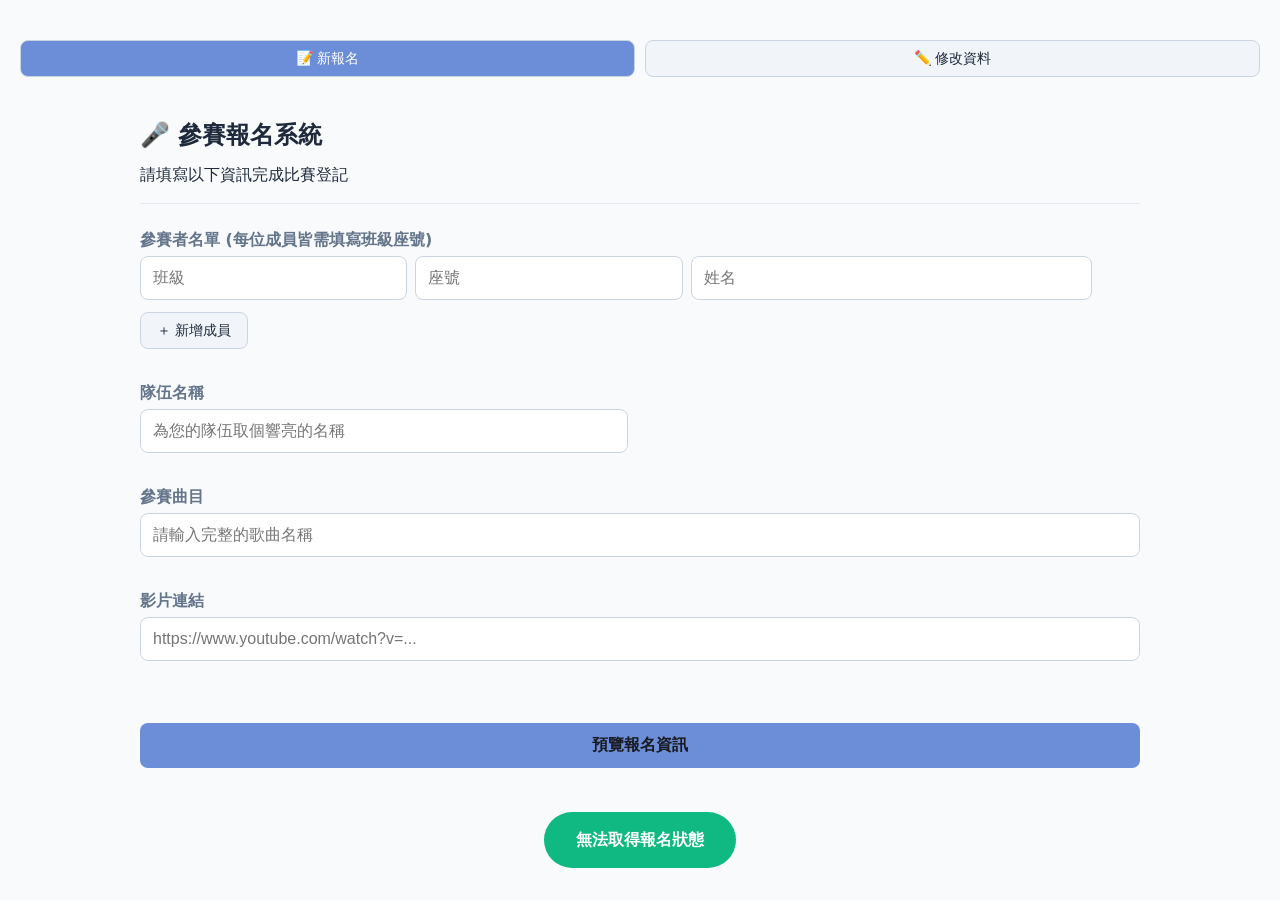
==== commit 1da316bb: "Add files via upload" ====
--- a/index.html
+++ b/index.html
@@ -3,194 +3,149 @@
 <head>
     <meta charset="UTF-8">
     <meta name="viewport" content="width=device-width, initial-scale=1.0">
-    <title>卡拉OK大賽評分系統</title>
+    <title>參賽報名 - 卡拉 OK 大賽</title>
     <link rel="stylesheet" href="style.css">
-    <link href="https://fonts.googleapis.com/css2?family=Inter:wght@400;600;800&display=swap" rel="stylesheet">
     <script src="config.js"></script>
 </head>
-<body>
-    <!-- 主視圖：首頁入口 -->
-    <div id="homeView" class="container view">
-        <header>
-            <h1>卡拉 OK 大賽評分系統</h1>
-            <p style="font-size: 1.2rem; color: var(--text-muted);">請選擇您要進入的系統模式</p>
-        </header>
-        
-        <div class="menu-grid">
-            <div onclick="showView('judgeView')" class="menu-card" style="border-top: 4px solid #3182CE; cursor: pointer;">
-                <div class="icon" style="font-size: 3rem;">⚖️</div>
-                <h2 style="font-size: 1.8rem; margin: 10px 0;">評審評分</h2>
-                <p style="color: var(--text-muted);">評審員登入並進行即時評分</p>
-            </div>
-            <div onclick="showView('dashboardView')" class="menu-card" style="border-top: 4px solid #38A169; cursor: pointer;">
-                <div class="icon" style="font-size: 3rem;">📊</div>
-                <h2 style="font-size: 1.8rem; margin: 10px 0;">成績看板</h2>
-                <p style="color: var(--text-muted);">即時排名與名次公佈</p>
-            </div>
-            <div onclick="showView('adminView')" class="menu-card" style="border-top: 4px solid #DD6B20; cursor: pointer;">
-                <div class="icon" style="font-size: 3rem;">🛡️</div>
-                <h2 style="font-size: 1.8rem; margin: 10px 0;">管理系統</h2>
-                <p style="color: var(--text-muted);">抽籤、出場序調整與報名管理</p>
-            </div>
-            <div onclick="showView('reportView')" class="menu-card" style="border-top: 4px solid #A78BFA; cursor: pointer;">
-                <div class="icon" style="font-size: 3rem;">📜</div>
-                <h2 style="font-size: 1.8rem; margin: 10px 0;">總分明細表</h2>
-                <p style="color: var(--text-muted);">查看與列印全場評分明細</p>
-            </div>
+<body class="register-page">
+    <div id="registerView" class="register-container">
+        <div id="statusBanner" class="status-banner hidden"></div>
+
+        <div class="register-tabs" style="display:flex; gap:10px; margin-bottom:20px; justify-content:center;">
+            <button onclick="switchRegTab('new')" id="tab-new" class="nav-btn active" style="width:auto; padding:8px 24px;">📝 新報名</button>
+            <button onclick="switchRegTab('edit')" id="tab-edit" class="nav-btn" style="width:auto; padding:8px 24px;">✏️ 修改資料</button>
         </div>
-    </div>
 
+        <!-- 區塊：新報名 -->
+        <div id="newRegSection">
+            <div id="registerBox" class="register-box">
+                <header>
+                    <div style="display: flex; align-items: center; gap: 12px; margin-bottom: 10px;">
+                        <h2 style="margin: 0; flex: 1;">🎤 參賽報名系統</h2>
+                    </div>
+                    <p>請填寫以下資訊完成比賽登記</p>
+                </header>
 
-    <!-- 視圖：評審介面 -->
-    <div id="judgeView" class="view hidden">
-        <div id="loginSection" class="container">
-            <div class="login-box">
-                <div onclick="showView('homeView')" style="cursor:pointer; margin-bottom:10px;">🏠 返回</div>
-                <h2>🔑 評審登入</h2>
-                <form id="loginForm">
-                    <div class="form-group"><label>評審姓名</label><select id="username" required><option value="">載入名單中...</option></select></div>
-                    <div class="form-group"><label>登入密碼</label><input type="password" id="password" required></div>
-                    <button type="submit" class="submit-btn">登入系統</button>
+                <form id="registerForm">
+                    <div class="form-group" style="grid-column: span 2;">
+                        <label>參賽者名單 (每位成員皆需填寫班級座號)</label>
+                        <div id="membersContainer">
+                            <div class="member-input-row" style="display:grid; grid-template-columns: 0.8fr 0.8fr 1.2fr 40px; gap:8px; margin-bottom:8px;">
+                                <input type="text" class="m-class" placeholder="班級" required>
+                                <input type="number" class="m-seat" placeholder="座號" required>
+                                <input type="text" class="m-name" placeholder="姓名" required>
+                                <div style="width:40px;"></div>
+                            </div>
+                        </div>
+                        <button type="button" class="nav-btn" style="width:auto; padding:8px 16px; margin-top:4px;" onclick="addMemberField()">＋ 新增成員</button>
+                    </div>
+
+                    <div class="form-group">
+                        <label for="teamName">隊伍名稱</label>
+                        <input type="text" id="teamName" placeholder="為您的隊伍取個響亮的名稱" required>
+                    </div>
+
+                    <div class="form-group">
+                        <label for="song">參賽曲目</label>
+                        <input type="text" id="song" placeholder="請輸入完整的歌曲名稱" required>
+                    </div>
+                    
+                    <div class="form-group">
+                        <label for="videoUrl">影片連結</label>
+                        <input type="url" id="videoUrl" placeholder="https://www.youtube.com/watch?v=...">
+                    </div>
+
+                    <div style="margin-top: 30px;">
+                        <button type="button" class="submit-btn" onclick="showRegisterPreview()">預覽報名資訊</button>
+                    </div>
                 </form>
             </div>
         </div>
-        <div id="judgeApp" class="judge-container hidden">
-            <header class="judge-header">
-                <div style="display:flex; align-items:center; gap:10px; flex: 1;">
-                    <button id="backToTeams" class="back-btn hidden">←</button>
-                    <h2 id="viewTitle">今日比賽隊伍</h2>
-                    <select id="scoringQuickJump" class="hidden"></select>
+
+        <!-- 區塊：修改資料 -->
+        <div id="editRegSection" class="hidden">
+            <div class="register-box">
+                <header>
+                    <h2>✏️ 修改報名資訊</h2>
+                    <p>輸入報名序號與組長姓名進行查詢</p>
+                </header>
+                <div id="searchSection">
+                    <div class="form-group"><label>報名序號</label><input type="number" id="editRegId" placeholder="例如：22"></div>
+                    <div class="form-group"><label>組員姓名</label><input type="text" id="editMemberName" placeholder="請輸入姓名"></div>
+                    <button type="button" class="submit-btn" onclick="findMyRegistration()" style="margin-top:20px;">搜尋我的資料</button>
                 </div>
-                <div class="header-controls" id="judgeHeaderInfo">
-                    <span id="currentJudgeDisplay"></span>
-                    <button id="logoutBtn" class="nav-btn">登出</button>
-                </div>
-            </header>
-            <div id="teamListView" class="scores-table-container"><table><thead><tr id="teamListHeader"><th>出場序 / 隊伍</th><th>總分</th><th>操作</th></tr></thead><tbody id="teamListBody"></tbody></table></div>
-            <div id="scoringView" class="hidden"><form id="scoreForm" class="score-form"><div class="criteria-grid" id="criteriaGrid"></div><div class="scoring-footer"><div class="total-preview"><h3>加權總分</h3><span id="previewTotal">0</span></div><button type="submit" class="submit-btn" id="submitBtn">送出評分</button></div></form></div>
-        </div>
-    </div>
+                
+                <div id="updateFormSection" class="hidden" style="margin-top:30px; padding-top:30px; border-top:2px solid var(--border-color);">
+                    <div style="background:var(--primary-color); color:white; padding:10px; border-radius:8px; margin-bottom:20px; font-weight:bold; text-align:center;">
+                        報名序號：<span id="editRegIdDisplay"></span>
+                    </div>
+                    <div class="form-group">
+                        <label>參賽成員名單</label>
+                        <div id="editMembersContainer"></div>
+                        <button type="button" class="nav-btn" style="width:auto; padding:8px 16px; margin-top:10px;" onclick="addMemberFieldToEdit()">＋ 新增成員</button>
+                    </div>
 
-    <!-- 視圖：成績看板 -->
-    <div id="dashboardView" class="view hidden">
-        <div class="dashboard-container">
-            <header class="dashboard-header">
-                <div style="display: flex; align-items: center; gap: 20px;">
-                    <div onclick="showView('homeView')" style="cursor: pointer; font-size: 1.8rem;" title="返回首頁">🏠</div>
-                    <h1>🏆 卡拉 OK 大賽即時排行榜</h1>
-                </div>
-                <div class="header-controls">
-                    <button id="toggleRevealBtn" class="reveal-btn">👁️ 顯示排行</button>
-                    <button id="revealBtn" class="reveal-btn">📢 公布名次</button>
-                    <button id="refreshBtn" class="refresh-btn">🔄 重新整理</button>
-                </div>
-            </header>
-            <main class="split-dashboard"><div class="winners-section"><div id="winnersList" class="winners-list"></div></div><div class="schedule-container"><div id="scheduleList1" class="schedule-col"></div></div><div class="schedule-container"><div id="scheduleList2" class="schedule-col"></div></div></main>
-        </div>
-    </div>
+                    <div class="form-group" style="margin-top:20px;">
+                        <label>隊伍名稱</label>
+                        <input type="text" id="editTeamName" required>
+                    </div>
+                    <div class="form-group"><label>新曲目名稱</label><input type="text" id="editSong" required></div>
+                    <div class="form-group"><label>新影片連結</label><input type="url" id="editVideo" placeholder="https://..."></div>
 
-    <div id="adminView" class="view hidden" style="background-color: #1a1c23; padding: 20px; overflow: auto; height: 100vh;">
-        <div class="admin-container">
-            <h1 class="print-only-title">🎤 卡拉 OK 大賽參賽名單</h1>
-            <div class="header no-print">
-                <div style="display: flex; align-items: center; gap: 15px;">
-                    <div onclick="showView('homeView')" style="cursor: pointer; font-size: 1.5rem;" title="返回首頁">🏠</div>
-                    <h1 style="color: #63b3ed; font-size: 1.8rem; font-weight: bold;">🛡️ 報名隊伍管理</h1>
-                </div>
-                <div class="controls no-print">
-                    <button id="lotteryBtn" class="btn btn-warning">🎲 隨機抽籤</button>
-                    <button id="sortByOrderBtn" class="btn btn-info">📋 依出場序</button>
-                    <button id="sortRegIdBtn" class="btn btn-primary">🔢 依報名序</button>
-                    <button id="printBtn" class="btn btn-info">🖨️ 列印表單</button>
-                    <button id="saveBtn" class="btn btn-success">💾 儲存變更</button>
-                    <button id="refreshBtn" class="btn btn-primary">🔄 刷新</button>
+                    <button type="button" class="submit-btn" onclick="submitFullRegistrationUpdate()" style="margin-top:20px;">確認修改資料</button>
                 </div>
             </div>
-            <div id="tableContainer">
-                <table>
-                    <thead>
-                        <tr>
-                            <th style="width: 160px;">出場序 / 調整</th>
-                            <th style="width: 100px; white-space: nowrap;">報名序號</th>
-                            <th>隊伍名稱 / 曲目</th>
-                            <th>參賽成員 (班級/座號/姓名)</th>
-                        </tr>
-                    </thead>
-                    <tbody id="adminBody"></tbody>
-                </table>
+        </div>
+
+        <!-- 預覽確認畫面 -->
+        <div id="previewScreen" class="register-box hidden" style="font-size: 16px;">
+            <h2 style="background:none; -webkit-text-fill-color: var(--primary-color); color: var(--primary-color);">確認報名資訊</h2>
+            <p>請再次確認以下資訊是否正確</p>
+            
+            <div class="preview-details" style="background: var(--bg-color); border: 2px solid var(--border-color); padding:24px; border-radius:12px; margin-bottom:24px; text-align:left; font-size:16px; line-height:1.6;">
+                <div style="margin-bottom:12px;"><span style="color:var(--text-muted);">隊名：</span><span id="p-team" style="font-weight:bold; color: var(--text-main);"></span></div>
+                <div style="margin-bottom:12px; display: flex; align-items: flex-start; gap: 4px;">
+                    <span style="color:var(--text-muted); white-space: nowrap;">成員明細：</span>
+                    <span id="p-members-list" style="font-weight:bold; color: var(--text-main);"></span>
+                </div>
+                <div style="margin-bottom:12px;"><span style="color:var(--text-muted);">曲目：</span><span id="p-song" style="font-weight:bold; color: var(--text-main);"></span></div>
+                <div style="margin-bottom:12px;"><span style="color:var(--text-muted);">影片：</span><span id="p-video" style="font-weight:bold; word-break: break-all; color: var(--text-main);"></span></div>
+            </div>
+
+            <div style="display:grid; grid-template-columns: 1fr 1fr; gap:12px;">
+                <button type="button" onclick="closePreview()" class="nav-btn" style="padding:16px;">返回修改</button>
+                <button type="button" id="confirmSubmitBtn" class="submit-btn" onclick="submitRegistration()">確認送出報名</button>
             </div>
         </div>
-    </div>
 
-    <!-- 視圖：報表列印 -->
-    <div id="reportView" class="view hidden" style="background: #1a1c1e; padding: 40px 20px; overflow: auto; height: 100vh;">
-        <div class="report-container">
-            <div class="btn-group no-print">
-                <div onclick="showView('homeView')" class="action-btn back-btn" style="cursor:pointer;">🏠 返回首頁</div>
-                <button id="toggleJudgesBtn" class="action-btn toggle-btn">👁️ 隱藏評審明細</button>
-                <button onclick="window.print()" class="action-btn print-btn">🖨️ 列印此表 (A4)</button>
+        <!-- 報名成功畫面 -->
+        <div id="successScreen" class="register-box success-screen hidden">
+            <div class="success-icon">✅</div>
+            <h2>報名成功！</h2>
+            <p>您的資料已成功寫入系統，請牢記報名序號做為修改的依據：</p>
+            <div id="regIdDisplay" class="reg-id-badge">000</div>
+            <p style="font-size: 0.9rem; color:var(--text-muted);">註：出場序將於報名截止後統一公告。</p>
+            <div style="margin-top: 30px;">
+                <button onclick="location.reload()" class="submit-btn" style="background:var(--surface-color); border:1px solid var(--border-color); margin-bottom:10px;">繼續報名下一組</button>
             </div>
-            
-            <div class="report-header">
-                <h1>卡拉 OK 大賽 - 總成績評分明細表</h1>
-                <p id="printDate" style="color: var(--text-muted); margin-top: 10px;"></p>
-            </div>
+        </div>
 
-            <div id="loadingReport" style="text-align: center; padding: 40px; font-size: 1.2rem;">正在彙整成績資料...</div>
-            
-            <div id="tableWrapper" class="hidden">
-                <table id="reportTable">
-                    <thead>
-                        <tr id="headerRow"></tr>
-                    </thead>
-                    <tbody id="reportContent"></tbody>
-                </table>
+        <!-- 報名截止畫面 -->
+        <div id="closedScreen" class="register-box hidden">
+            <div style="text-align:center; padding: 40px;">
+                <div style="font-size:5rem; margin-bottom:20px;">⏰</div>
+                <h2 style="background:none; -webkit-text-fill-color: var(--danger-color); color: var(--danger-color);">報名已截止</h2>
+                <p>很抱歉，本屆賽事報名時間已結束。</p>
+                <div id="deadlineInfo" style="margin: 20px 0; color: var(--text-muted);"></div>
             </div>
         </div>
     </div>
 
     <div id="toast" class="toast"></div>
-    <div id="loadingOverlay" class="loading-overlay"><div class="loading-spinner"></div></div>
 
-    <script src="judge.js"></script>
-    <script src="dashboard.js"></script>
-    <script src="admin.js"></script>
-    <script src="report.js"></script>
+    <script src="register.js"></script>
     <script>
-        function showView(viewId) {
-            document.querySelectorAll('.view').forEach(v => v.classList.add('hidden'));
-            const target = document.getElementById(viewId);
-            if (target) {
-                target.classList.remove('hidden');
-                
-                // Theme management
-                document.body.classList.remove('register-page');
-                
-                // Lazy initialization
-                if (viewId === 'judgeView' && typeof initJudge === 'function') initJudge();
-                if (viewId === 'dashboardView' && typeof initDashboard === 'function') initDashboard();
-                if (viewId === 'adminView' && typeof initAdmin === 'function') initAdmin();
-                if (viewId === 'reportView' && typeof initReport === 'function') initReport();
-            }
-            window.scrollTo(0, 0);
-        }
-
-        // Global toast helper for all modules
-        function showToast(message, isError = false) {
-            const toast = document.getElementById('toast');
-            toast.textContent = message;
-            toast.className = `toast show ${isError ? 'error' : ''}`;
-            if (isError) toast.classList.add('toast-error');
-            else toast.classList.add('toast-success');
-            setTimeout(() => toast.className = 'toast', 3000);
-        }
-
-        // Handle URL params for direct access if needed
-        window.onload = () => {
-            const params = new URLSearchParams(window.location.search);
-            const view = params.get('view');
-            if (view) showView(view + 'View');
-        };
+        document.addEventListener('DOMContentLoaded', initRegister);
     </script>
 </body>
 </html>
